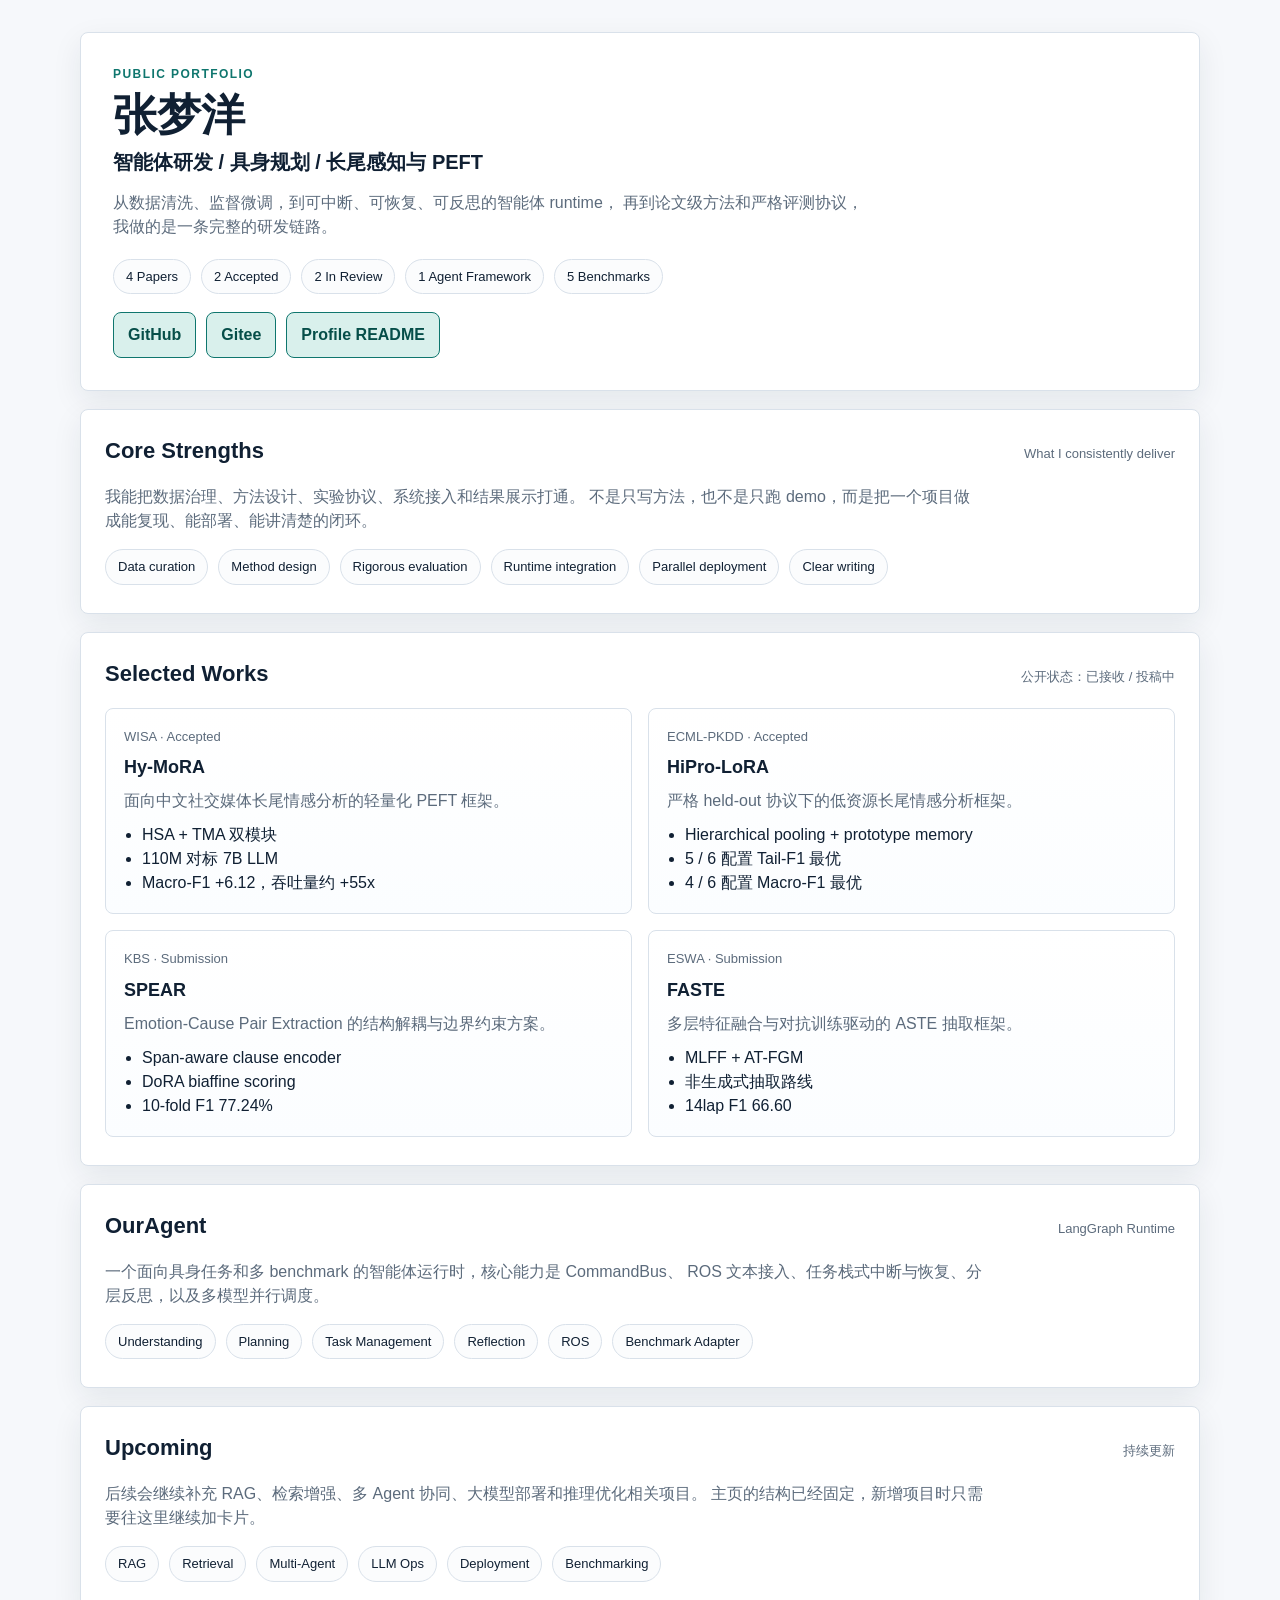
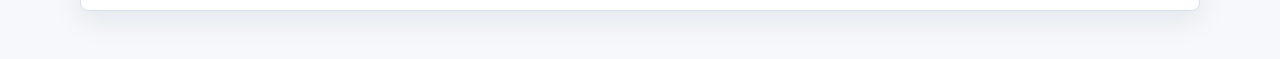
==== site/index.html @ cc151d00 "Polish public portfolio homepage" ====
<!doctype html>
<html lang="zh-CN">
<head>
  <meta charset="utf-8">
  <meta name="viewport" content="width=device-width, initial-scale=1">
  <title>张梦洋 | Public Portfolio</title>
  <link rel="stylesheet" href="styles.css">
</head>
<body>
  <main class="page">
    <section class="hero">
      <div class="eyebrow">PUBLIC PORTFOLIO</div>
      <h1>张梦洋</h1>
      <p class="lead">智能体研发 / 具身规划 / 长尾感知与 PEFT</p>
      <p class="summary">
        从数据清洗、监督微调，到可中断、可恢复、可反思的智能体 runtime，
        再到论文级方法和严格评测协议，我做的是一条完整的研发链路。
      </p>
      <div class="chips">
        <span>4 Papers</span>
        <span>2 Accepted</span>
        <span>2 In Review</span>
        <span>1 Agent Framework</span>
        <span>5 Benchmarks</span>
      </div>
      <div class="links">
        <a href="https://github.com/my420254">GitHub</a>
        <a href="https://gitee.com/my420254">Gitee</a>
        <a href="../github_profile_readme.md">Profile README</a>
      </div>
    </section>

    <section class="section">
      <div class="section-head">
        <h2>Core Strengths</h2>
        <span>What I consistently deliver</span>
      </div>
      <div class="feature">
        <p>
          我能把数据治理、方法设计、实验协议、系统接入和结果展示打通。
          不是只写方法，也不是只跑 demo，而是把一个项目做成能复现、能部署、能讲清楚的闭环。
        </p>
        <div class="mini-grid">
          <span>Data curation</span>
          <span>Method design</span>
          <span>Rigorous evaluation</span>
          <span>Runtime integration</span>
          <span>Parallel deployment</span>
          <span>Clear writing</span>
        </div>
      </div>
    </section>

    <section class="section">
      <div class="section-head">
        <h2>Selected Works</h2>
        <span>公开状态：已接收 / 投稿中</span>
      </div>

      <div class="grid">
        <article class="card">
          <div class="meta">WISA · Accepted</div>
          <h3>Hy-MoRA</h3>
          <p>面向中文社交媒体长尾情感分析的轻量化 PEFT 框架。</p>
          <ul>
            <li>HSA + TMA 双模块</li>
            <li>110M 对标 7B LLM</li>
            <li>Macro-F1 +6.12，吞吐量约 +55x</li>
          </ul>
        </article>

        <article class="card">
          <div class="meta">ECML-PKDD · Accepted</div>
          <h3>HiPro-LoRA</h3>
          <p>严格 held-out 协议下的低资源长尾情感分析框架。</p>
          <ul>
            <li>Hierarchical pooling + prototype memory</li>
            <li>5 / 6 配置 Tail-F1 最优</li>
            <li>4 / 6 配置 Macro-F1 最优</li>
          </ul>
        </article>

        <article class="card">
          <div class="meta">KBS · Submission</div>
          <h3>SPEAR</h3>
          <p>Emotion-Cause Pair Extraction 的结构解耦与边界约束方案。</p>
          <ul>
            <li>Span-aware clause encoder</li>
            <li>DoRA biaffine scoring</li>
            <li>10-fold F1 77.24%</li>
          </ul>
        </article>

        <article class="card">
          <div class="meta">ESWA · Submission</div>
          <h3>FASTE</h3>
          <p>多层特征融合与对抗训练驱动的 ASTE 抽取框架。</p>
          <ul>
            <li>MLFF + AT-FGM</li>
            <li>非生成式抽取路线</li>
            <li>14lap F1 66.60</li>
          </ul>
        </article>
      </div>
    </section>

    <section class="section">
      <div class="section-head">
        <h2>OurAgent</h2>
        <span>LangGraph Runtime</span>
      </div>
      <div class="feature">
        <p>
          一个面向具身任务和多 benchmark 的智能体运行时，核心能力是 CommandBus、
          ROS 文本接入、任务栈式中断与恢复、分层反思，以及多模型并行调度。
        </p>
        <div class="mini-grid">
          <span>Understanding</span>
          <span>Planning</span>
          <span>Task Management</span>
          <span>Reflection</span>
          <span>ROS</span>
          <span>Benchmark Adapter</span>
        </div>
      </div>
    </section>

    <section class="section">
      <div class="section-head">
        <h2>Upcoming</h2>
        <span>持续更新</span>
      </div>
      <div class="feature">
        <p>
          后续会继续补充 RAG、检索增强、多 Agent 协同、大模型部署和推理优化相关项目。
          主页的结构已经固定，新增项目时只需要往这里继续加卡片。
        </p>
        <div class="mini-grid">
          <span>RAG</span>
          <span>Retrieval</span>
          <span>Multi-Agent</span>
          <span>LLM Ops</span>
          <span>Deployment</span>
          <span>Benchmarking</span>
        </div>
      </div>
    </section>
  </main>
</body>
</html>
---- site/styles.css ----
:root {
  color-scheme: light;
  --bg: #f6f8fb;
  --panel: #ffffff;
  --text: #102033;
  --muted: #5c6b7c;
  --line: #d9e1ea;
  --accent: #0f766e;
  --accent-weak: #d9f0ec;
  --shadow: 0 10px 30px rgba(16, 32, 51, 0.08);
}

* {
  box-sizing: border-box;
}

html, body {
  margin: 0;
  padding: 0;
  background: var(--bg);
  color: var(--text);
  font-family: Inter, "PingFang SC", "Microsoft YaHei", Arial, sans-serif;
  line-height: 1.5;
}

a {
  color: inherit;
  text-decoration: none;
}

.page {
  width: min(1120px, calc(100% - 32px));
  margin: 0 auto;
  padding: 32px 0 48px;
}

.hero,
.section {
  background: var(--panel);
  border: 1px solid var(--line);
  border-radius: 8px;
  box-shadow: var(--shadow);
}

.hero {
  padding: 32px;
}

.eyebrow {
  font-size: 12px;
  letter-spacing: 0.12em;
  color: var(--accent);
  font-weight: 700;
}

h1 {
  margin: 8px 0 8px;
  font-size: 44px;
  line-height: 1.08;
}

.lead {
  margin: 0;
  font-size: 20px;
  font-weight: 600;
}

.summary {
  max-width: 760px;
  margin: 14px 0 0;
  color: var(--muted);
  font-size: 16px;
}

.chips,
.links,
.mini-grid {
  display: flex;
  flex-wrap: wrap;
  gap: 10px;
}

.chips {
  margin-top: 20px;
}

.chips span,
.mini-grid span {
  border: 1px solid var(--line);
  background: #fbfcfd;
  color: var(--text);
  border-radius: 999px;
  padding: 7px 12px;
  font-size: 13px;
}

.links {
  margin-top: 18px;
}

.links a {
  border: 1px solid var(--accent);
  background: var(--accent-weak);
  color: #064e49;
  border-radius: 8px;
  padding: 10px 14px;
  font-weight: 600;
}

.section {
  margin-top: 18px;
  padding: 24px 24px 28px;
}

.section-head {
  display: flex;
  justify-content: space-between;
  align-items: baseline;
  gap: 16px;
  margin-bottom: 18px;
}

.section-head h2 {
  margin: 0;
  font-size: 22px;
}

.section-head span,
.meta {
  color: var(--muted);
  font-size: 13px;
}

.grid {
  display: grid;
  grid-template-columns: repeat(2, minmax(0, 1fr));
  gap: 16px;
}

.card {
  border: 1px solid var(--line);
  border-radius: 8px;
  padding: 18px;
  background: linear-gradient(180deg, #ffffff 0%, #fbfdff 100%);
}

.card h3 {
  margin: 8px 0 8px;
  font-size: 18px;
}

.card p {
  margin: 0 0 10px;
  color: var(--muted);
}

.card ul {
  margin: 0;
  padding-left: 18px;
  color: var(--text);
}

.feature p {
  margin: 0 0 16px;
  max-width: 880px;
  color: var(--muted);
}

@media (max-width: 820px) {
  h1 {
    font-size: 34px;
  }

  .grid {
    grid-template-columns: 1fr;
  }

  .section-head {
    flex-direction: column;
    align-items: flex-start;
  }
}
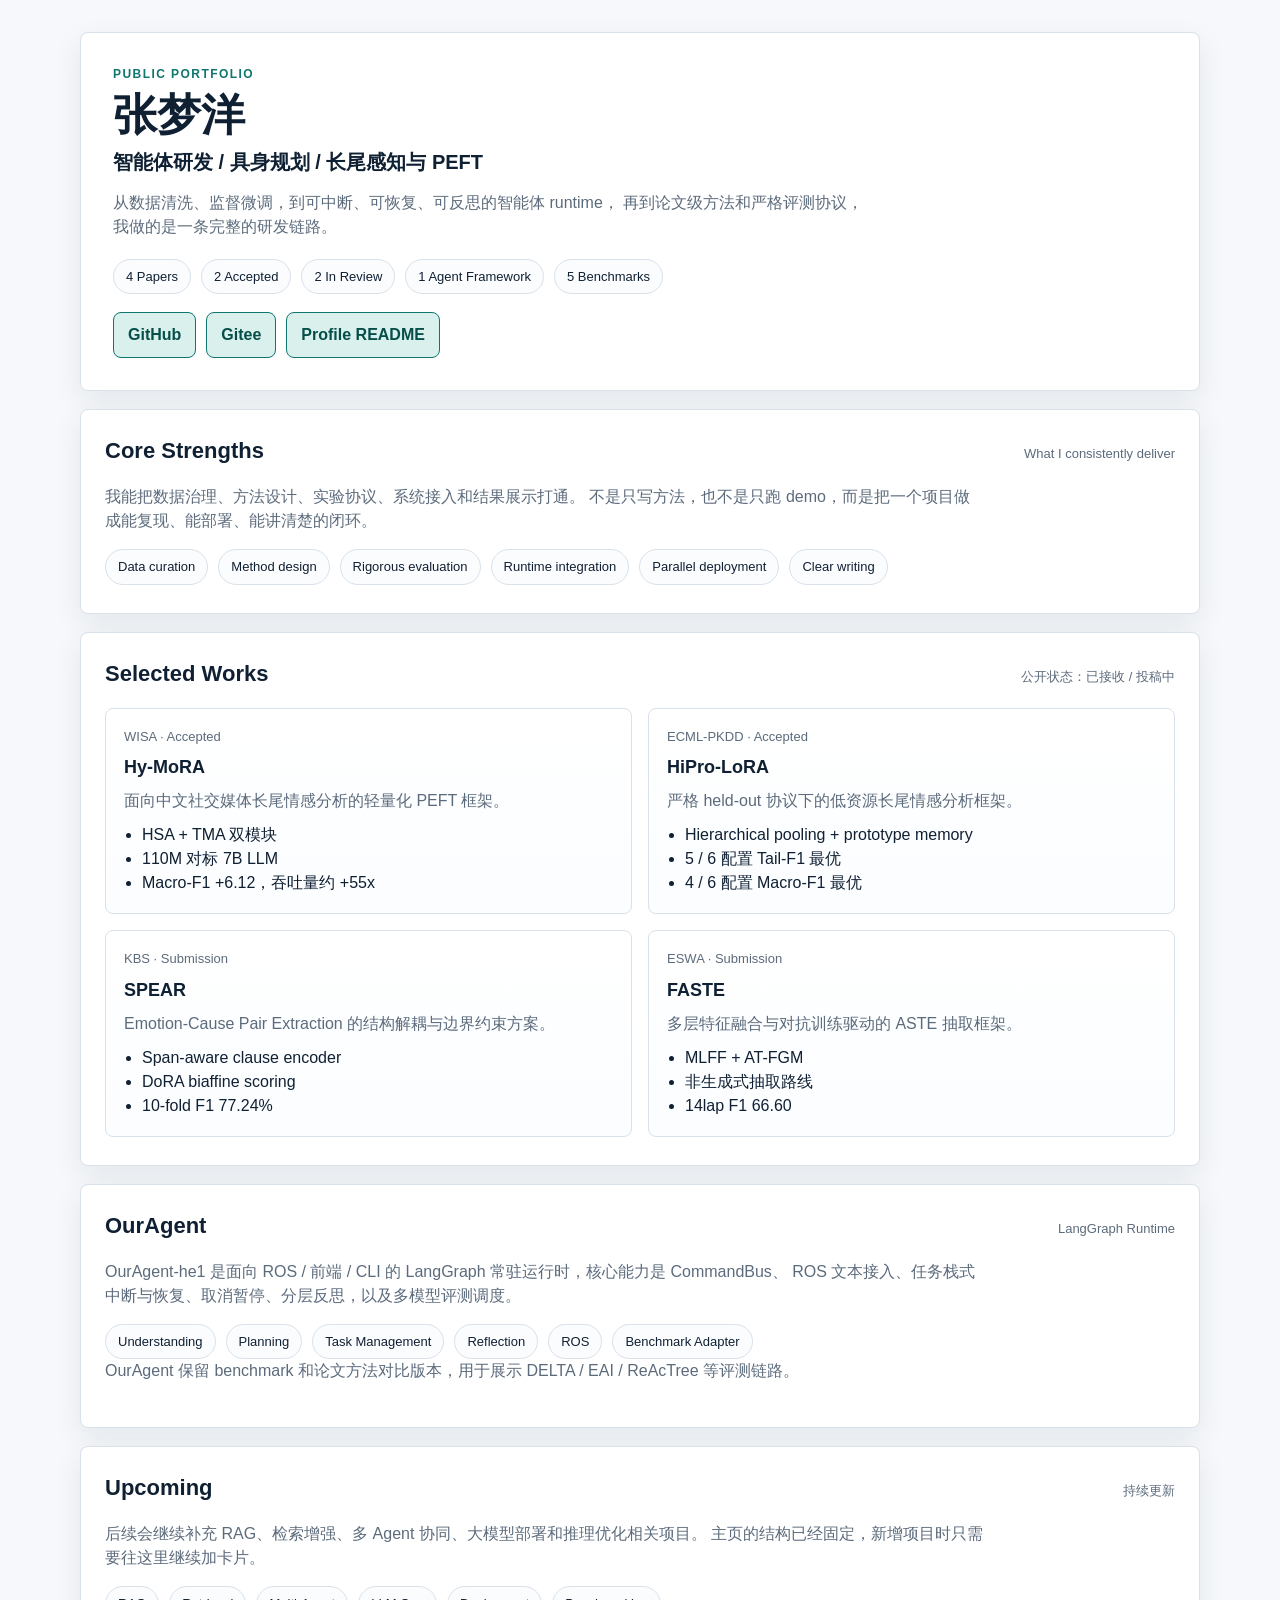
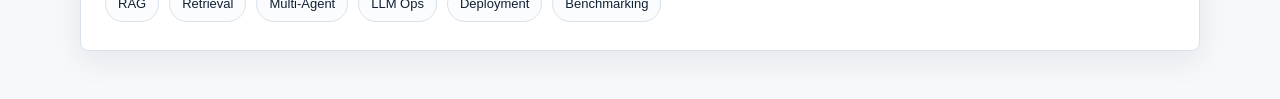
==== commit 048d2026: "Update portfolio links and agent runtime showcase" ====
--- a/site/index.html
+++ b/site/index.html
@@ -93,7 +93,7 @@
 
         <article class="card">
           <div class="meta">ESWA · Submission</div>
-          <h3>FASTE</h3>
+          <h3><a href="https://github.com/my420254/FASTE">FASTE</a></h3>
           <p>多层特征融合与对抗训练驱动的 ASTE 抽取框架。</p>
           <ul>
             <li>MLFF + AT-FGM</li>
@@ -111,8 +111,9 @@
       </div>
       <div class="feature">
         <p>
-          一个面向具身任务和多 benchmark 的智能体运行时，核心能力是 CommandBus、
-          ROS 文本接入、任务栈式中断与恢复、分层反思，以及多模型并行调度。
+          <a href="https://github.com/my420254/OurAgent-he1">OurAgent-he1</a>
+          是面向 ROS / 前端 / CLI 的 LangGraph 常驻运行时，核心能力是 CommandBus、
+          ROS 文本接入、任务栈式中断与恢复、取消暂停、分层反思，以及多模型评测调度。
         </p>
         <div class="mini-grid">
           <span>Understanding</span>
@@ -122,6 +123,10 @@
           <span>ROS</span>
           <span>Benchmark Adapter</span>
         </div>
+        <p>
+          <a href="https://github.com/my420254/OurAgent">OurAgent</a>
+          保留 benchmark 和论文方法对比版本，用于展示 DELTA / EAI / ReAcTree 等评测链路。
+        </p>
       </div>
     </section>
 
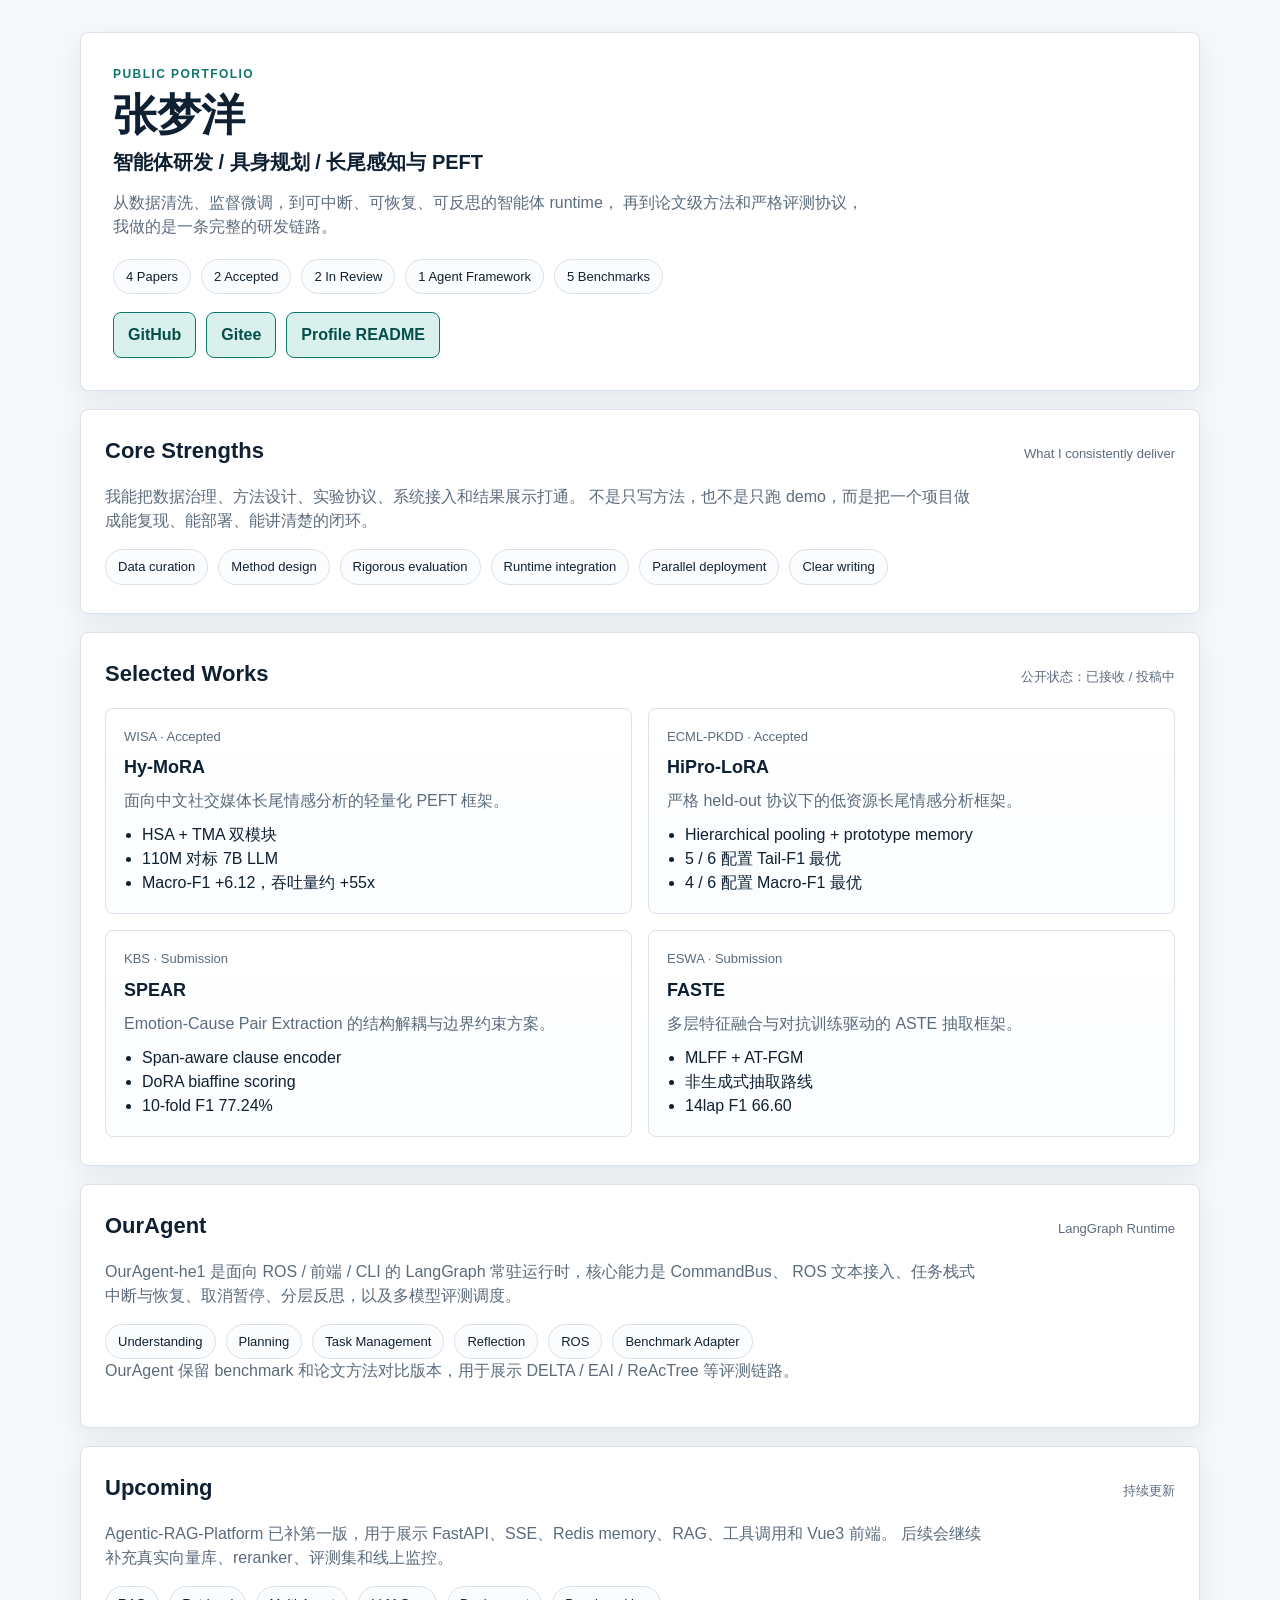
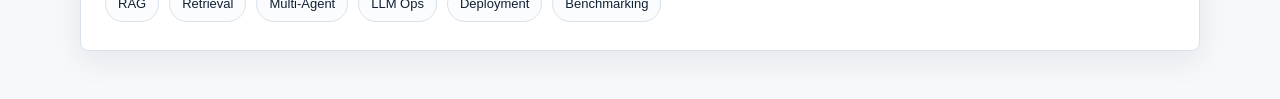
==== commit 9d5760ee: "Add Agentic RAG platform to portfolio" ====
--- a/site/index.html
+++ b/site/index.html
@@ -137,8 +137,9 @@
       </div>
       <div class="feature">
         <p>
-          后续会继续补充 RAG、检索增强、多 Agent 协同、大模型部署和推理优化相关项目。
-          主页的结构已经固定，新增项目时只需要往这里继续加卡片。
+          <a href="https://github.com/my420254/Agentic-RAG-Platform">Agentic-RAG-Platform</a>
+          已补第一版，用于展示 FastAPI、SSE、Redis memory、RAG、工具调用和 Vue3 前端。
+          后续会继续补充真实向量库、reranker、评测集和线上监控。
         </p>
         <div class="mini-grid">
           <span>RAG</span>
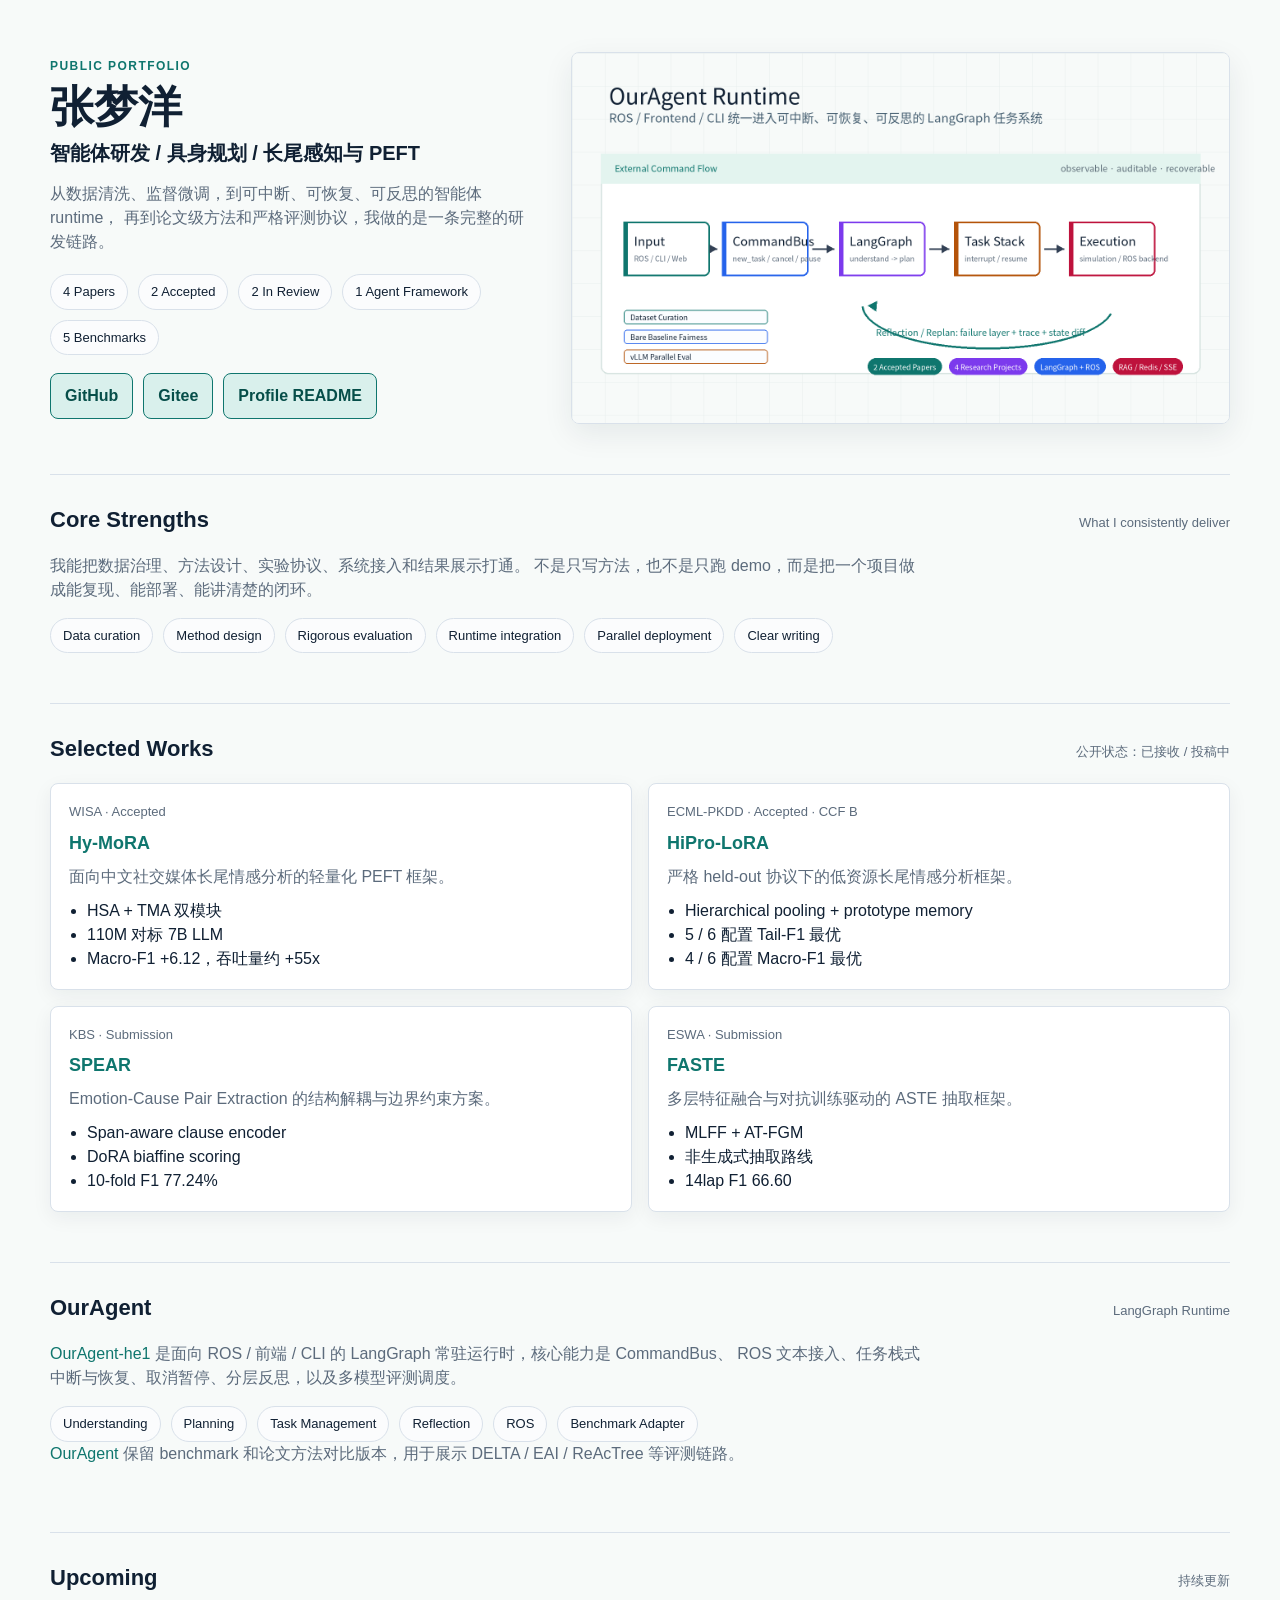
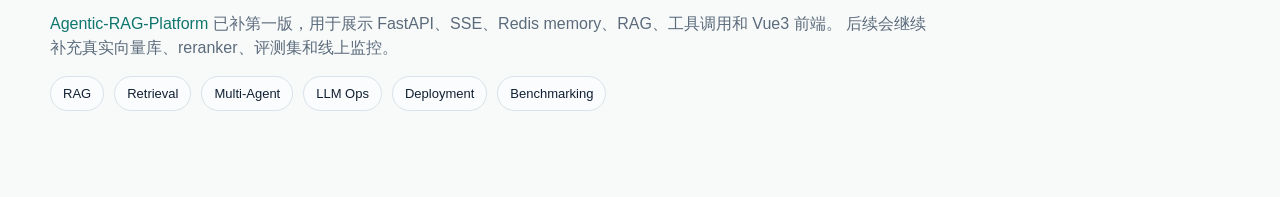
==== commit 0da9f66f: "Add portfolio runtime visual" ====
--- a/site/index.html
+++ b/site/index.html
@@ -9,24 +9,31 @@
 <body>
   <main class="page">
     <section class="hero">
-      <div class="eyebrow">PUBLIC PORTFOLIO</div>
-      <h1>张梦洋</h1>
-      <p class="lead">智能体研发 / 具身规划 / 长尾感知与 PEFT</p>
-      <p class="summary">
-        从数据清洗、监督微调，到可中断、可恢复、可反思的智能体 runtime，
-        再到论文级方法和严格评测协议，我做的是一条完整的研发链路。
-      </p>
-      <div class="chips">
-        <span>4 Papers</span>
-        <span>2 Accepted</span>
-        <span>2 In Review</span>
-        <span>1 Agent Framework</span>
-        <span>5 Benchmarks</span>
-      </div>
-      <div class="links">
-        <a href="https://github.com/my420254">GitHub</a>
-        <a href="https://gitee.com/my420254">Gitee</a>
-        <a href="../github_profile_readme.md">Profile README</a>
+      <div class="hero-grid">
+        <div>
+          <div class="eyebrow">PUBLIC PORTFOLIO</div>
+          <h1>张梦洋</h1>
+          <p class="lead">智能体研发 / 具身规划 / 长尾感知与 PEFT</p>
+          <p class="summary">
+            从数据清洗、监督微调，到可中断、可恢复、可反思的智能体 runtime，
+            再到论文级方法和严格评测协议，我做的是一条完整的研发链路。
+          </p>
+          <div class="chips">
+            <span>4 Papers</span>
+            <span>2 Accepted</span>
+            <span>2 In Review</span>
+            <span>1 Agent Framework</span>
+            <span>5 Benchmarks</span>
+          </div>
+          <div class="links">
+            <a href="https://github.com/my420254">GitHub</a>
+            <a href="https://gitee.com/my420254">Gitee</a>
+            <a href="../README.md">Profile README</a>
+          </div>
+        </div>
+        <figure class="hero-visual">
+          <img src="agent-runtime-visual.png" alt="OurAgent runtime workflow">
+        </figure>
       </div>
     </section>
 
@@ -60,7 +67,7 @@
       <div class="grid">
         <article class="card">
           <div class="meta">WISA · Accepted</div>
-          <h3>Hy-MoRA</h3>
+          <h3><a href="https://github.com/my420254/Hy-Mora">Hy-MoRA</a></h3>
           <p>面向中文社交媒体长尾情感分析的轻量化 PEFT 框架。</p>
           <ul>
             <li>HSA + TMA 双模块</li>
@@ -70,8 +77,8 @@
         </article>
 
         <article class="card">
-          <div class="meta">ECML-PKDD · Accepted</div>
-          <h3>HiPro-LoRA</h3>
+          <div class="meta">ECML-PKDD · Accepted · CCF B</div>
+          <h3><a href="https://github.com/my420254/HiPro-LoRA">HiPro-LoRA</a></h3>
           <p>严格 held-out 协议下的低资源长尾情感分析框架。</p>
           <ul>
             <li>Hierarchical pooling + prototype memory</li>
@@ -82,7 +89,7 @@
 
         <article class="card">
           <div class="meta">KBS · Submission</div>
-          <h3>SPEAR</h3>
+          <h3><a href="https://github.com/my420254/ECPE">SPEAR</a></h3>
           <p>Emotion-Cause Pair Extraction 的结构解耦与边界约束方案。</p>
           <ul>
             <li>Span-aware clause encoder</li>
--- a/site/styles.css
+++ b/site/styles.css
@@ -1,6 +1,6 @@
 :root {
   color-scheme: light;
-  --bg: #f6f8fb;
+  --bg: #f7faf9;
   --panel: #ffffff;
   --text: #102033;
   --muted: #5c6b7c;
@@ -29,21 +29,33 @@
 }
 
 .page {
-  width: min(1120px, calc(100% - 32px));
+  width: min(1180px, calc(100% - 32px));
   margin: 0 auto;
-  padding: 32px 0 48px;
-}
-
-.hero,
-.section {
-  background: var(--panel);
+  padding: 34px 0 56px;
+}
+
+.hero {
+  padding: 18px 0 30px;
+}
+
+.hero-grid {
+  display: grid;
+  grid-template-columns: minmax(0, 0.85fr) minmax(420px, 1.15fr);
+  gap: 34px;
+  align-items: center;
+}
+
+.hero-visual {
+  margin: 0;
+}
+
+.hero-visual img {
+  display: block;
+  width: 100%;
+  height: auto;
   border: 1px solid var(--line);
   border-radius: 8px;
   box-shadow: var(--shadow);
-}
-
-.hero {
-  padding: 32px;
 }
 
 .eyebrow {
@@ -108,8 +120,9 @@
 }
 
 .section {
-  margin-top: 18px;
-  padding: 24px 24px 28px;
+  border-top: 1px solid var(--line);
+  margin-top: 20px;
+  padding: 28px 0 30px;
 }
 
 .section-head {
@@ -141,7 +154,8 @@
   border: 1px solid var(--line);
   border-radius: 8px;
   padding: 18px;
-  background: linear-gradient(180deg, #ffffff 0%, #fbfdff 100%);
+  background: #ffffff;
+  box-shadow: 0 6px 20px rgba(16, 32, 51, 0.06);
 }
 
 .card h3 {
@@ -149,6 +163,11 @@
   font-size: 18px;
 }
 
+.card h3 a,
+.feature a {
+  color: var(--accent);
+}
+
 .card p {
   margin: 0 0 10px;
   color: var(--muted);
@@ -171,6 +190,10 @@
     font-size: 34px;
   }
 
+  .hero-grid {
+    grid-template-columns: 1fr;
+  }
+
   .grid {
     grid-template-columns: 1fr;
   }
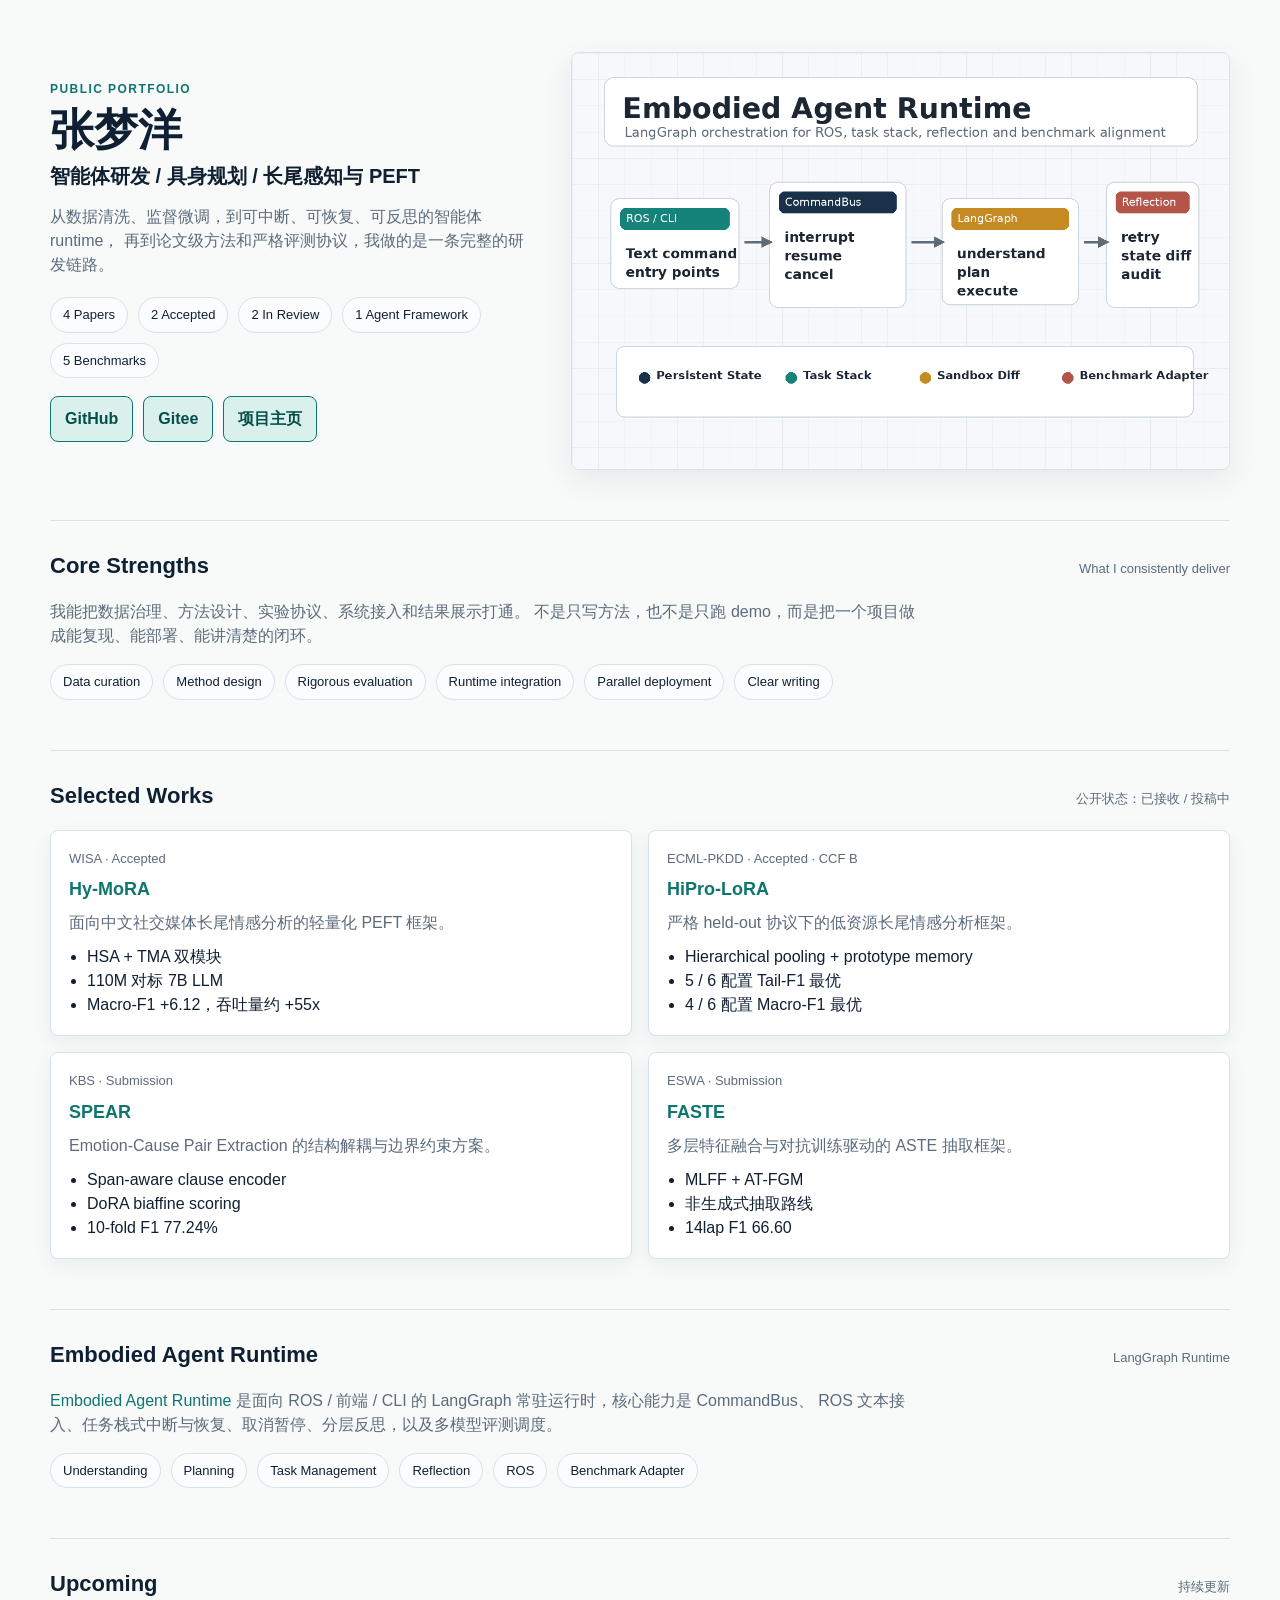
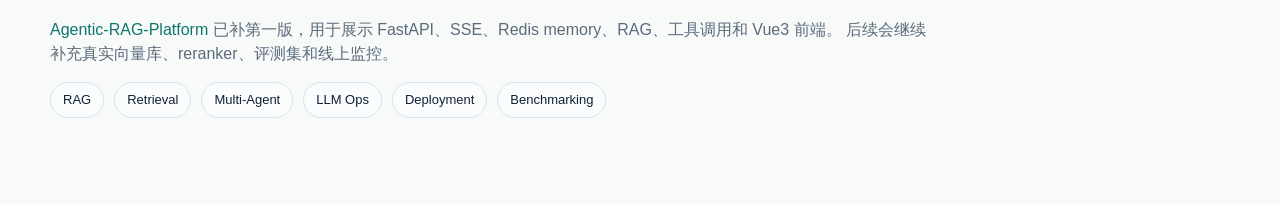
==== commit 264e9483: "Polish Chinese portfolio profile" ====
--- a/site/index.html
+++ b/site/index.html
@@ -28,11 +28,11 @@
           <div class="links">
             <a href="https://github.com/my420254">GitHub</a>
             <a href="https://gitee.com/my420254">Gitee</a>
-            <a href="../README.md">Profile README</a>
+            <a href="../README.md">项目主页</a>
           </div>
         </div>
         <figure class="hero-visual">
-          <img src="agent-runtime-visual.png" alt="OurAgent runtime workflow">
+          <img src="agent-runtime-visual.png" alt="Embodied Agent Runtime workflow">
         </figure>
       </div>
     </section>
@@ -113,12 +113,12 @@
 
     <section class="section">
       <div class="section-head">
-        <h2>OurAgent</h2>
+        <h2>Embodied Agent Runtime</h2>
         <span>LangGraph Runtime</span>
       </div>
       <div class="feature">
         <p>
-          <a href="https://github.com/my420254/OurAgent-he1">OurAgent-he1</a>
+          <a href="https://github.com/my420254/Embodied-Agent-Runtime">Embodied Agent Runtime</a>
           是面向 ROS / 前端 / CLI 的 LangGraph 常驻运行时，核心能力是 CommandBus、
           ROS 文本接入、任务栈式中断与恢复、取消暂停、分层反思，以及多模型评测调度。
         </p>
@@ -130,10 +130,6 @@
           <span>ROS</span>
           <span>Benchmark Adapter</span>
         </div>
-        <p>
-          <a href="https://github.com/my420254/OurAgent">OurAgent</a>
-          保留 benchmark 和论文方法对比版本，用于展示 DELTA / EAI / ReAcTree 等评测链路。
-        </p>
       </div>
     </section>
 
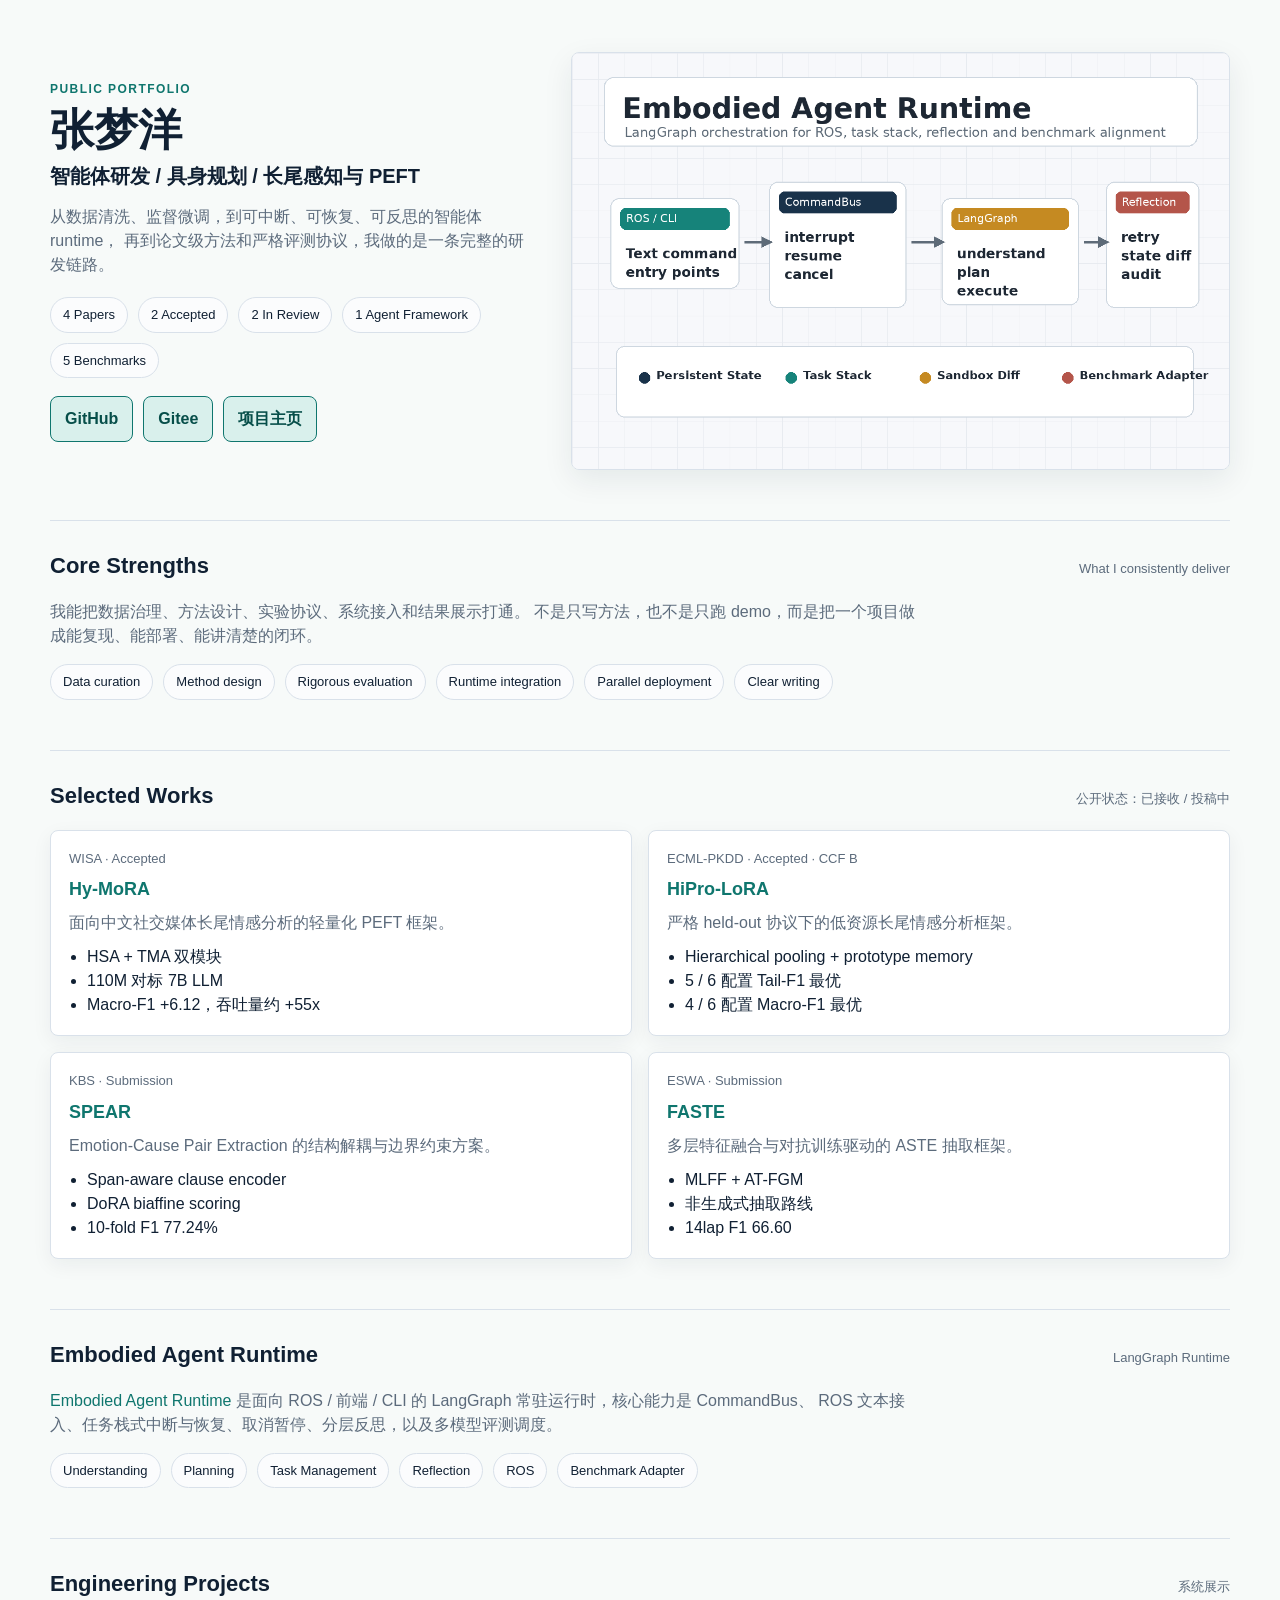
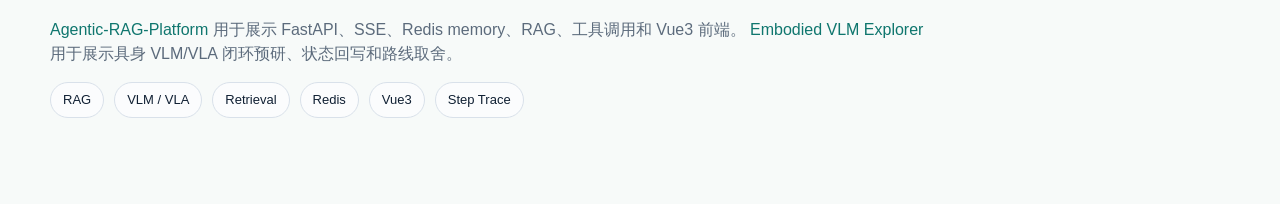
==== commit 54fc94ae: "Add embodied VLM exploration project" ====
--- a/site/index.html
+++ b/site/index.html
@@ -135,22 +135,23 @@
 
     <section class="section">
       <div class="section-head">
-        <h2>Upcoming</h2>
-        <span>持续更新</span>
+        <h2>Engineering Projects</h2>
+        <span>系统展示</span>
       </div>
       <div class="feature">
         <p>
           <a href="https://github.com/my420254/Agentic-RAG-Platform">Agentic-RAG-Platform</a>
-          已补第一版，用于展示 FastAPI、SSE、Redis memory、RAG、工具调用和 Vue3 前端。
-          后续会继续补充真实向量库、reranker、评测集和线上监控。
+          用于展示 FastAPI、SSE、Redis memory、RAG、工具调用和 Vue3 前端。
+          <a href="https://github.com/my420254/Embodied-VLM-Explorer">Embodied VLM Explorer</a>
+          用于展示具身 VLM/VLA 闭环预研、状态回写和路线取舍。
         </p>
         <div class="mini-grid">
           <span>RAG</span>
+          <span>VLM / VLA</span>
           <span>Retrieval</span>
-          <span>Multi-Agent</span>
-          <span>LLM Ops</span>
-          <span>Deployment</span>
-          <span>Benchmarking</span>
+          <span>Redis</span>
+          <span>Vue3</span>
+          <span>Step Trace</span>
         </div>
       </div>
     </section>
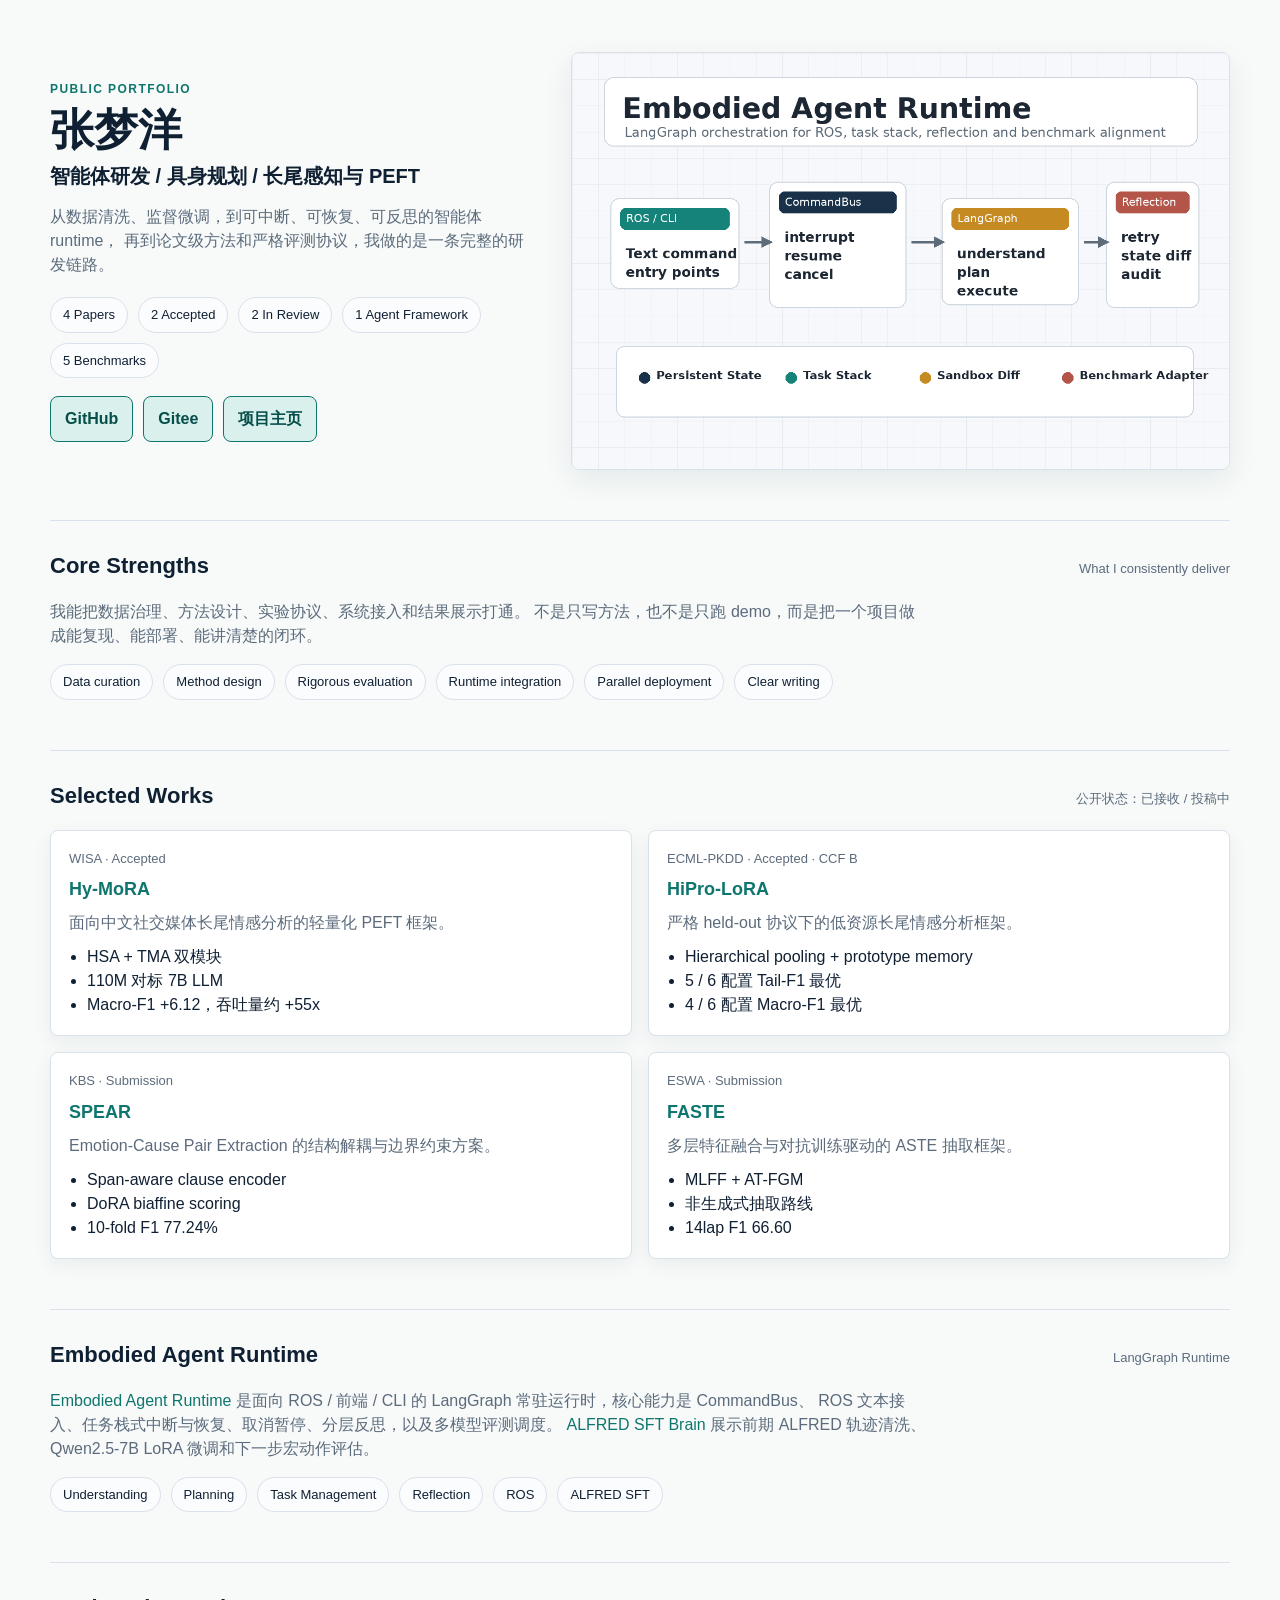
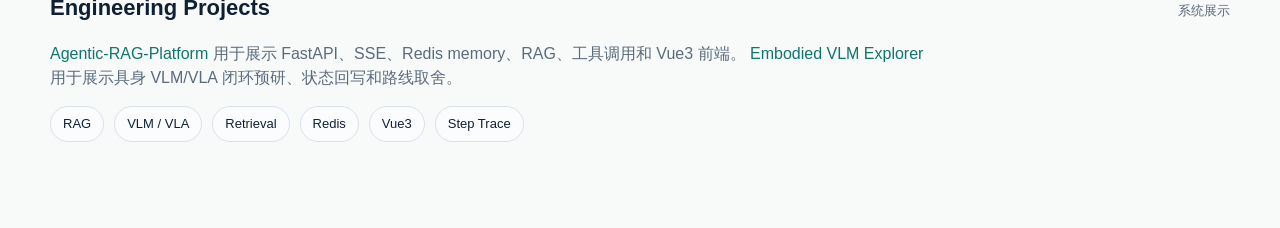
==== commit d71a4fe6: "Add ALFRED SFT project to portfolio" ====
--- a/site/index.html
+++ b/site/index.html
@@ -121,6 +121,8 @@
           <a href="https://github.com/my420254/Embodied-Agent-Runtime">Embodied Agent Runtime</a>
           是面向 ROS / 前端 / CLI 的 LangGraph 常驻运行时，核心能力是 CommandBus、
           ROS 文本接入、任务栈式中断与恢复、取消暂停、分层反思，以及多模型评测调度。
+          <a href="https://github.com/my420254/ALFRED-SFT-Brain">ALFRED SFT Brain</a>
+          展示前期 ALFRED 轨迹清洗、Qwen2.5-7B LoRA 微调和下一步宏动作评估。
         </p>
         <div class="mini-grid">
           <span>Understanding</span>
@@ -128,7 +130,7 @@
           <span>Task Management</span>
           <span>Reflection</span>
           <span>ROS</span>
-          <span>Benchmark Adapter</span>
+          <span>ALFRED SFT</span>
         </div>
       </div>
     </section>
